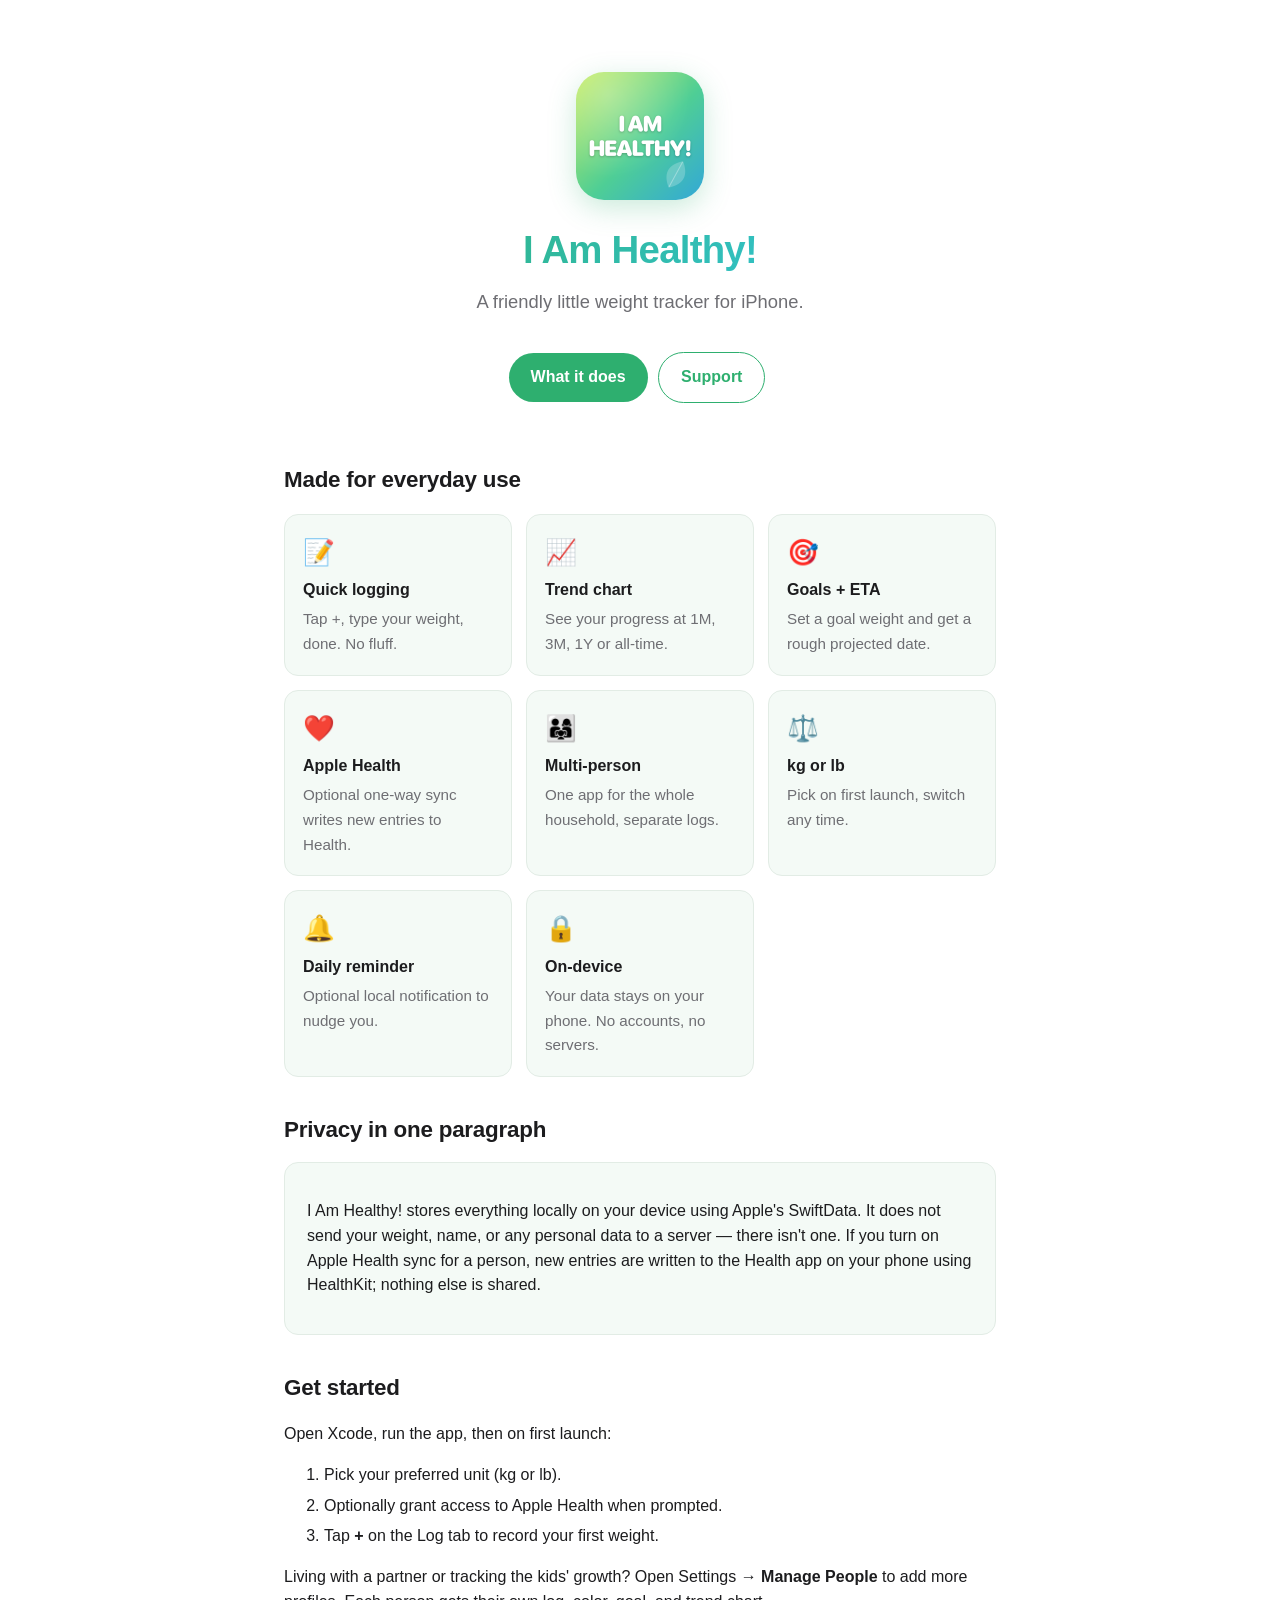
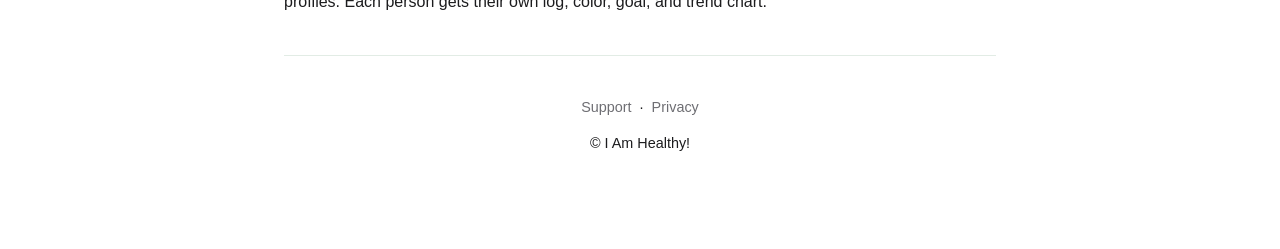
==== index.html @ 307ac135 "Initial commit: I Am Healthy! iOS weight tracker A simple SwiftUI/SwiftData iPhone app for logging w" ====
<!DOCTYPE html>
<html lang="en">
<head>
<meta charset="UTF-8">
<meta name="viewport" content="width=device-width, initial-scale=1.0">
<title>I Am Healthy!</title>
<meta name="description" content="A simple, lighthearted iPhone app for tracking weight — with optional Apple Health sync and support for the whole household.">
<link rel="icon" href="icon.png">
<link rel="apple-touch-icon" href="icon.png">
<link rel="stylesheet" href="_shared.css">
<meta property="og:title" content="I Am Healthy!">
<meta property="og:description" content="A simple weight tracker for iPhone. Local-first, Apple Health-friendly, multi-person.">
<meta property="og:image" content="icon.png">
</head>
<body>
<div class="wrap">

<header class="hero">
    <img class="icon" src="icon.png" alt="I Am Healthy! app icon">
    <h1>I Am Healthy!</h1>
    <p class="tagline">A friendly little weight tracker for iPhone.</p>
    <p>
        <a class="cta" href="#features">What it does</a>
        <a class="cta secondary" href="support.html">Support</a>
    </p>
</header>

<h2 id="features">Made for everyday use</h2>
<div class="features">
    <div class="feature">
        <span class="emoji">📝</span>
        <strong>Quick logging</strong>
        <span>Tap +, type your weight, done. No fluff.</span>
    </div>
    <div class="feature">
        <span class="emoji">📈</span>
        <strong>Trend chart</strong>
        <span>See your progress at 1M, 3M, 1Y or all-time.</span>
    </div>
    <div class="feature">
        <span class="emoji">🎯</span>
        <strong>Goals + ETA</strong>
        <span>Set a goal weight and get a rough projected date.</span>
    </div>
    <div class="feature">
        <span class="emoji">❤️</span>
        <strong>Apple Health</strong>
        <span>Optional one-way sync writes new entries to Health.</span>
    </div>
    <div class="feature">
        <span class="emoji">👨‍👩‍👧</span>
        <strong>Multi-person</strong>
        <span>One app for the whole household, separate logs.</span>
    </div>
    <div class="feature">
        <span class="emoji">⚖️</span>
        <strong>kg or lb</strong>
        <span>Pick on first launch, switch any time.</span>
    </div>
    <div class="feature">
        <span class="emoji">🔔</span>
        <strong>Daily reminder</strong>
        <span>Optional local notification to nudge you.</span>
    </div>
    <div class="feature">
        <span class="emoji">🔒</span>
        <strong>On-device</strong>
        <span>Your data stays on your phone. No accounts, no servers.</span>
    </div>
</div>

<h2>Privacy in one paragraph</h2>
<div class="card">
    <p>
        I Am Healthy! stores everything locally on your device using Apple's SwiftData.
        It does not send your weight, name, or any personal data to a server &mdash; there isn't one.
        If you turn on Apple Health sync for a person, new entries are written to the Health app on your phone using HealthKit; nothing else is shared.
    </p>
</div>

<h2>Get started</h2>
<p>
    Open Xcode, run the app, then on first launch:
</p>
<ol>
    <li>Pick your preferred unit (kg or lb).</li>
    <li>Optionally grant access to Apple Health when prompted.</li>
    <li>Tap <strong>+</strong> on the Log tab to record your first weight.</li>
</ol>
<p>
    Living with a partner or tracking the kids' growth? Open Settings &rarr; <strong>Manage People</strong> to add more profiles. Each person gets their own log, color, goal, and trend chart.
</p>

<hr>
<footer>
    <p>
        <a href="support.html">Support</a> &nbsp;&middot;&nbsp;
        <a href="privacy.html">Privacy</a>
    </p>
    <p>&copy; I Am Healthy!</p>
</footer>

</div>
</body>
</html>
---- _shared.css ----
/* Shared stylesheet for I Am Healthy! pages */
:root {
    --bg: #ffffff;
    --fg: #1c1c1e;
    --muted: #6e6e73;
    --accent: #2EAF6F;
    --accent-2: #34C8E8;
    --card: #f4faf6;
    --border: #e2ece5;
}
@media (prefers-color-scheme: dark) {
    :root {
        --bg: #0c1311;
        --fg: #f5f5f7;
        --muted: #9bb0a4;
        --accent: #5BD89A;
        --accent-2: #5FD3EE;
        --card: #131c19;
        --border: #1f2c26;
    }
}
* { box-sizing: border-box; }
html { scroll-behavior: smooth; }
body {
    margin: 0;
    font-family: -apple-system, BlinkMacSystemFont, "SF Pro Text", "Helvetica Neue", Helvetica, Arial, sans-serif;
    background: var(--bg);
    color: var(--fg);
    line-height: 1.55;
    -webkit-font-smoothing: antialiased;
}
.wrap {
    max-width: 760px;
    margin: 0 auto;
    padding: 48px 24px 80px;
}
header.hero {
    text-align: center;
    padding: 24px 0 8px;
}
header.hero img.icon {
    width: 128px;
    height: 128px;
    border-radius: 28px;
    box-shadow: 0 8px 28px rgba(46, 175, 111, 0.25);
    display: block;
    margin: 0 auto 20px;
}
h1 {
    font-size: 2.4rem;
    font-weight: 800;
    margin: 0 0 8px;
    letter-spacing: -0.02em;
    background: linear-gradient(120deg, var(--accent), var(--accent-2));
    -webkit-background-clip: text;
    background-clip: text;
    color: transparent;
}
h2 {
    font-size: 1.4rem;
    font-weight: 700;
    margin: 36px 0 12px;
    letter-spacing: -0.01em;
}
h3 {
    font-size: 1.05rem;
    font-weight: 700;
    margin: 24px 0 6px;
}
p, li { color: var(--fg); }
.tagline {
    font-size: 1.15rem;
    color: var(--muted);
    margin: 0 0 28px;
}
a {
    color: var(--accent);
    text-decoration: none;
}
a:hover { text-decoration: underline; }
.card {
    background: var(--card);
    border: 1px solid var(--border);
    border-radius: 14px;
    padding: 20px 22px;
    margin: 14px 0;
}
.cta {
    display: inline-block;
    background: var(--accent);
    color: white !important;
    padding: 12px 22px;
    border-radius: 999px;
    font-weight: 600;
    margin: 8px 6px 0 0;
}
.cta.secondary {
    background: transparent;
    color: var(--accent) !important;
    border: 1px solid var(--accent);
}
.cta:hover { text-decoration: none; opacity: 0.92; }
.features {
    display: grid;
    grid-template-columns: repeat(auto-fit, minmax(220px, 1fr));
    gap: 14px;
    margin: 16px 0;
}
.feature {
    background: var(--card);
    border: 1px solid var(--border);
    border-radius: 14px;
    padding: 18px;
}
.feature .emoji {
    font-size: 1.6rem;
    display: block;
    margin-bottom: 6px;
}
.feature strong { display: block; margin-bottom: 4px; }
.feature span { color: var(--muted); font-size: 0.95rem; }
ul { padding-left: 20px; }
li { margin: 6px 0; }
hr {
    border: 0;
    border-top: 1px solid var(--border);
    margin: 40px 0;
}
footer {
    color: var(--muted);
    font-size: 0.9rem;
    text-align: center;
    margin-top: 40px;
}
footer a { color: var(--muted); }
details.faq {
    background: var(--card);
    border: 1px solid var(--border);
    border-radius: 12px;
    padding: 14px 18px;
    margin: 10px 0;
}
details.faq[open] { background: var(--card); }
details.faq summary {
    cursor: pointer;
    font-weight: 600;
    list-style: none;
}
details.faq summary::-webkit-details-marker { display: none; }
details.faq summary::after {
    content: "+";
    float: right;
    color: var(--muted);
    font-weight: 400;
    transition: transform 0.15s ease;
}
details.faq[open] summary::after {
    content: "–";
}
details.faq p { margin: 10px 0 0; color: var(--muted); }
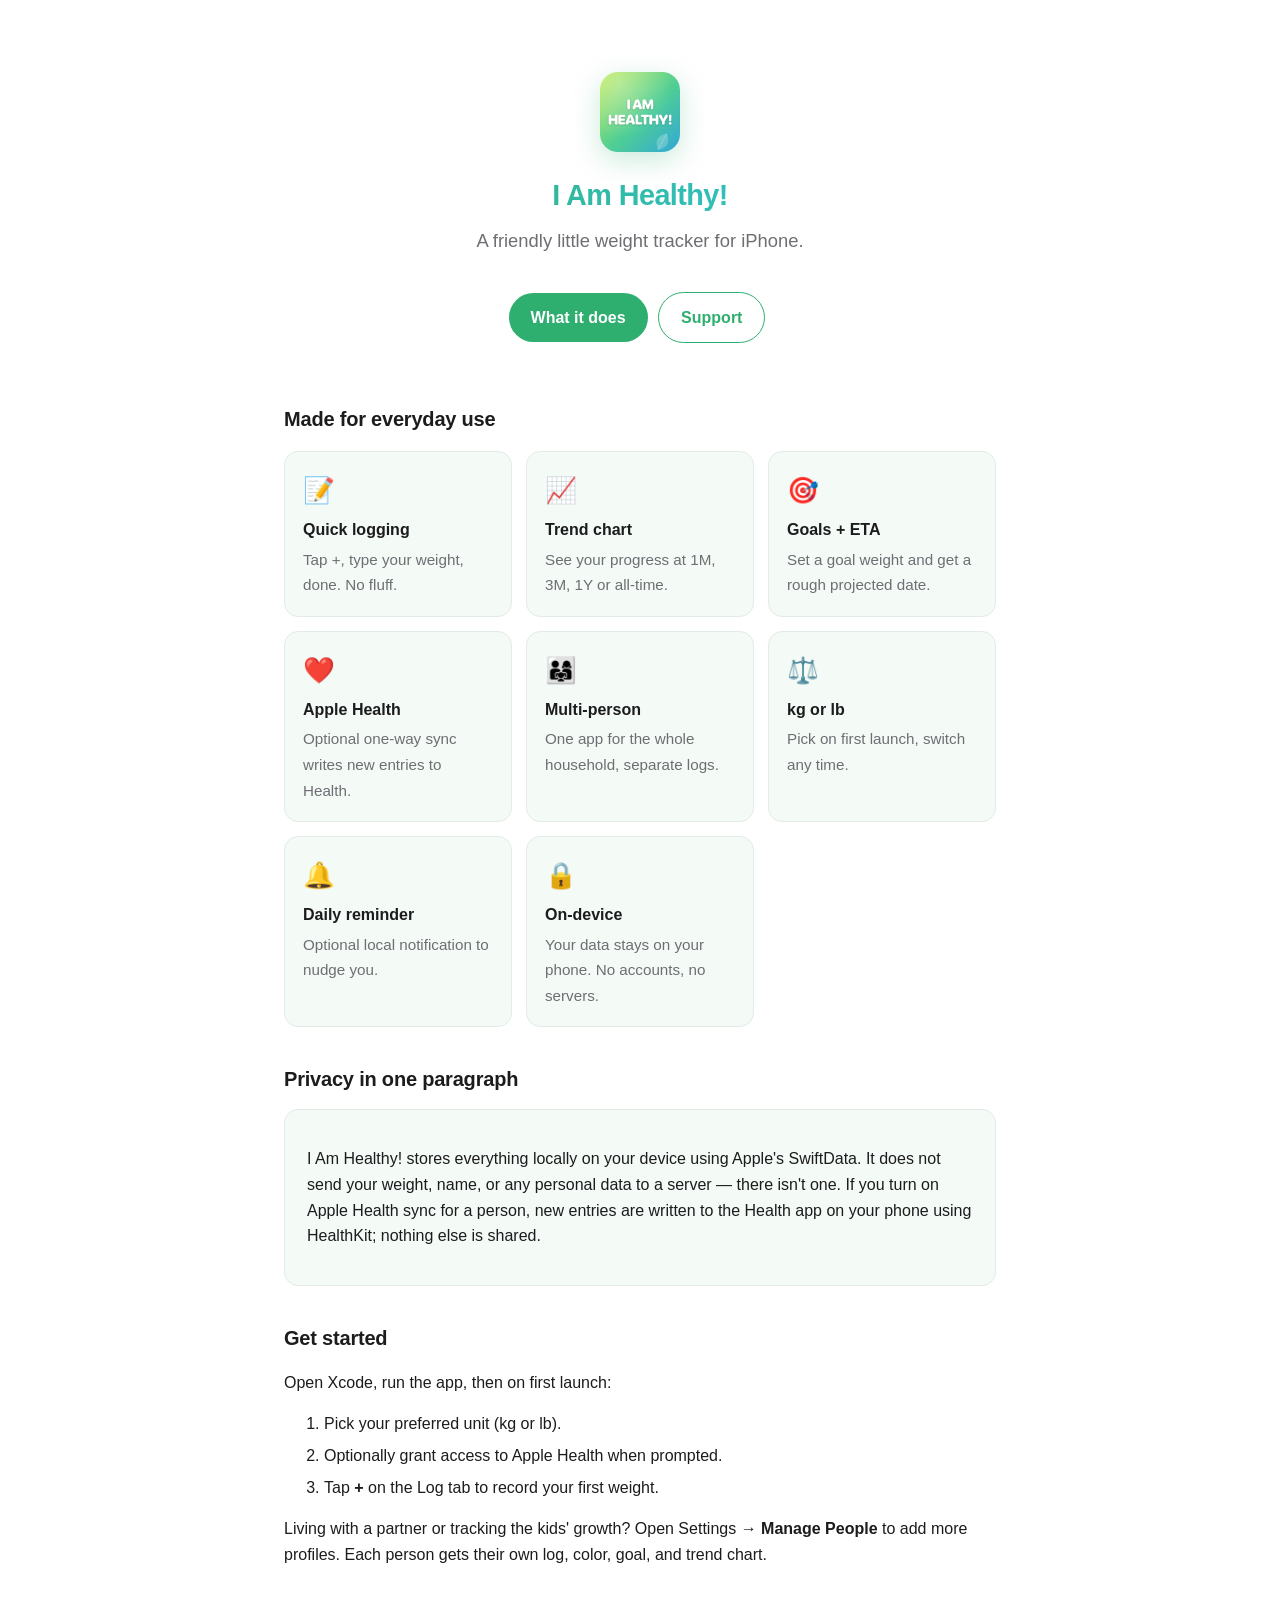
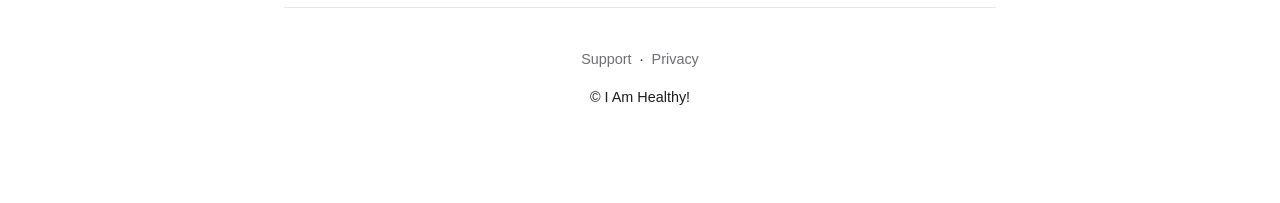
==== commit d8436373: "Fix icon rendering: add inline styles as fallback" ====
--- a/index.html
+++ b/index.html
@@ -16,7 +16,7 @@
 <div class="wrap">
 
 <header class="hero">
-    <img class="icon" src="icon.png" alt="I Am Healthy! app icon">
+    <img class="icon" src="icon.png" style="width:80px;height:80px;border-radius:18px;" alt="I Am Healthy! app icon">
     <h1>I Am Healthy!</h1>
     <p class="tagline">A friendly little weight tracker for iPhone.</p>
     <p>
--- a/_shared.css
+++ b/_shared.css
@@ -26,7 +26,8 @@
     font-family: -apple-system, BlinkMacSystemFont, "SF Pro Text", "Helvetica Neue", Helvetica, Arial, sans-serif;
     background: var(--bg);
     color: var(--fg);
-    line-height: 1.55;
+    font-size: 16px;
+    line-height: 1.6;
     -webkit-font-smoothing: antialiased;
 }
 .wrap {
@@ -39,15 +40,16 @@
     padding: 24px 0 8px;
 }
 header.hero img.icon {
-    width: 128px;
-    height: 128px;
+    width: 80px;
+    height: 80px;
     border-radius: 28px;
     box-shadow: 0 8px 28px rgba(46, 175, 111, 0.25);
     display: block;
+    max-width: 80px;
     margin: 0 auto 20px;
 }
 h1 {
-    font-size: 2.4rem;
+    font-size: 1.8rem;
     font-weight: 800;
     margin: 0 0 8px;
     letter-spacing: -0.02em;
@@ -57,7 +59,7 @@
     color: transparent;
 }
 h2 {
-    font-size: 1.4rem;
+    font-size: 1.25rem;
     font-weight: 700;
     margin: 36px 0 12px;
     letter-spacing: -0.01em;
